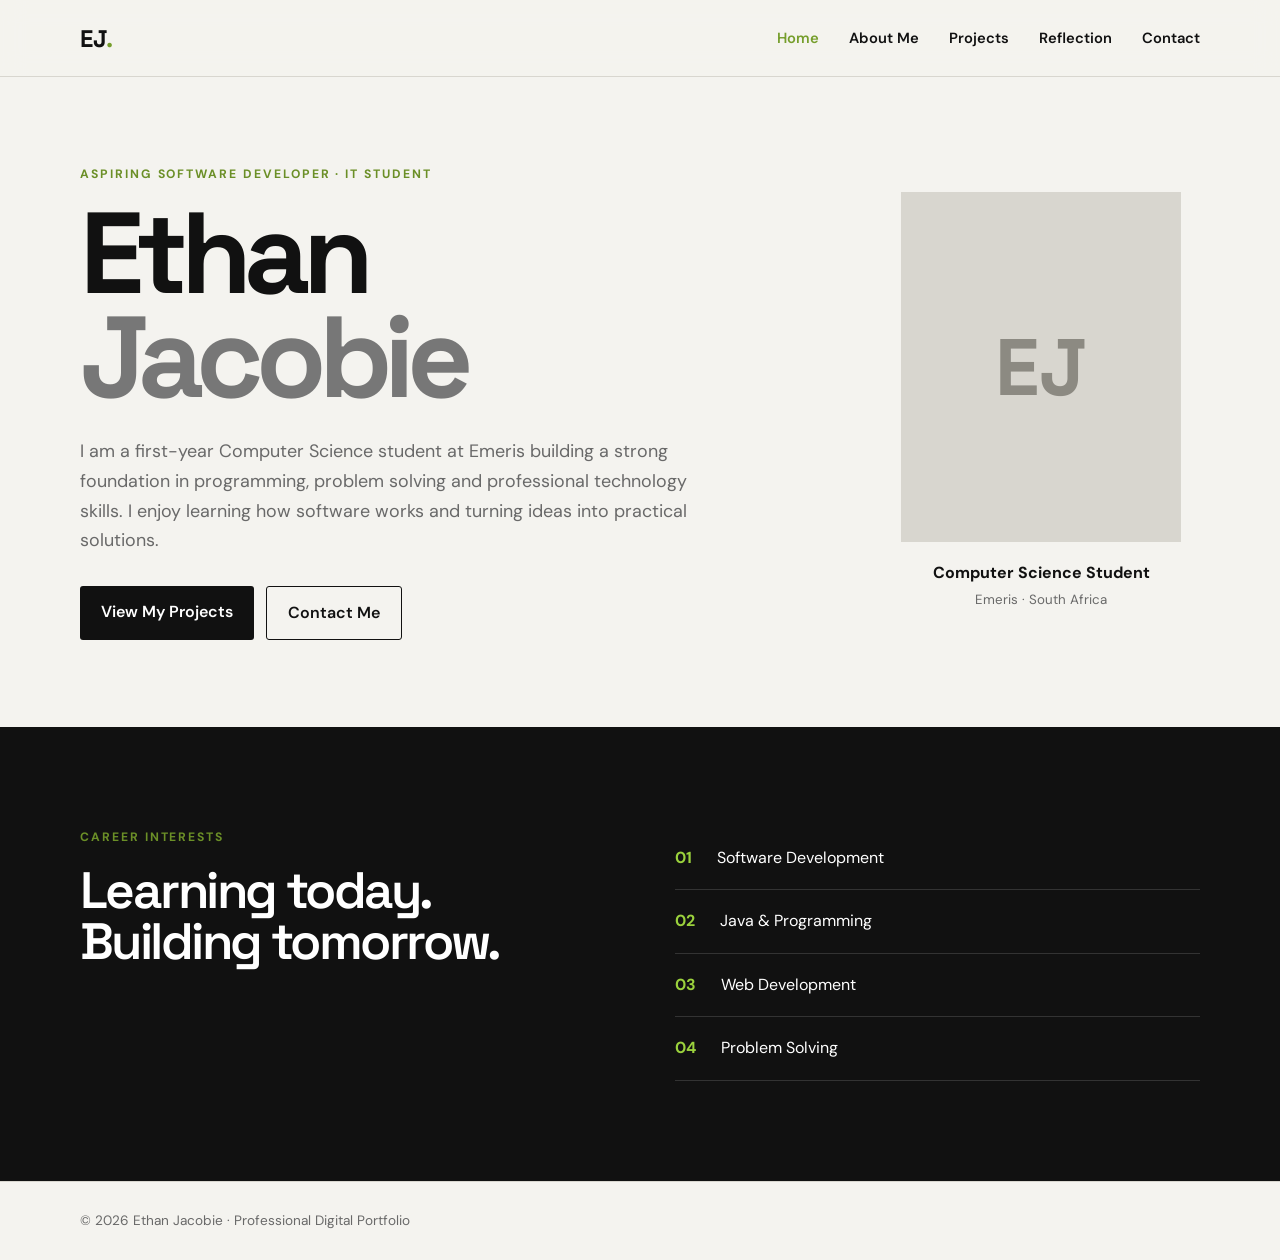
==== index.html @ 12fae155 "Add files via upload" ====
<!DOCTYPE html>
<html lang="en">
<head>
  <meta charset="UTF-8">
  <meta name="viewport" content="width=device-width, initial-scale=1.0">
  <meta name="description" content="Professional digital portfolio of Ethan Jacobie, an aspiring software developer and Computer Science student.">
  <title>Ethan Jacobie | IT Student Portfolio</title>
  <link rel="stylesheet" href="style.css">
</head>
<body>
<header class="site-header">
  <nav class="nav container">
    <a class="logo" href="index.html">EJ<span>.</span></a>
    <button class="menu-toggle" aria-label="Open navigation">☰</button>
    <div class="nav-links">
      <a class="active" href="index.html">Home</a>
      <a href="about.html">About Me</a>
      <a href="projects.html">Projects</a>
      <a href="reflection.html">Reflection</a>
      <a href="contact.html">Contact</a>
    </div>
  </nav>
</header>

<main>
<section class="hero container">
  <div class="hero-text">
    <p class="eyebrow">ASPIRING SOFTWARE DEVELOPER · IT STUDENT</p>
    <h1>Ethan<br><span>Jacobie</span></h1>
    <p class="intro">I am a first-year Computer Science student at Emeris building a strong foundation in programming, problem solving and professional technology skills. I enjoy learning how software works and turning ideas into practical solutions.</p>
    <div class="buttons">
      <a class="button" href="projects.html">View My Projects</a>
      <a class="button secondary" href="contact.html">Contact Me</a>
    </div>
  </div>
  <div class="profile-card">
    <div class="profile-placeholder" aria-label="Profile image placeholder">EJ</div>
    <p>Computer Science Student</p>
    <small>Emeris · South Africa</small>
  </div>
</section>

<section class="section dark-section">
  <div class="container two-column">
    <div>
      <p class="eyebrow">CAREER INTERESTS</p>
      <h2>Learning today.<br>Building tomorrow.</h2>
    </div>
    <div class="interest-list">
      <div><strong>01</strong><span>Software Development</span></div>
      <div><strong>02</strong><span>Java & Programming</span></div>
      <div><strong>03</strong><span>Web Development</span></div>
      <div><strong>04</strong><span>Problem Solving</span></div>
    </div>
  </div>
</section>
</main>

<footer><div class="container">© 2026 Ethan Jacobie · Professional Digital Portfolio</div></footer>
<script src="script.js"></script>
</body>
</html>
---- style.css ----
@import url('https://fonts.googleapis.com/css2?family=DM+Sans:wght@400;500;600;700&family=Space+Grotesk:wght@400;500;600;700&display=swap');
:root{--bg:#f4f3ef;--text:#111;--muted:#696969;--line:#d8d6cf;--dark:#111;--accent:#b7ff4a}
*{box-sizing:border-box;margin:0;padding:0}html{scroll-behavior:smooth}body{font-family:'DM Sans',sans-serif;background:var(--bg);color:var(--text);line-height:1.65}.container{width:min(1120px,90%);margin:auto}.site-header{border-bottom:1px solid var(--line);background:rgba(244,243,239,.94);position:sticky;top:0;z-index:10;backdrop-filter:blur(12px)}.nav{height:76px;display:flex;align-items:center;justify-content:space-between}.logo{font:700 1.5rem 'Space Grotesk';color:var(--text);text-decoration:none}.logo span{color:#769e2c}.nav-links{display:flex;gap:30px}.nav-links a{color:var(--text);text-decoration:none;font-size:.92rem;font-weight:600}.nav-links a:hover,.nav-links .active{color:#769e2c}.menu-toggle{display:none;background:none;border:0;font-size:1.5rem}.hero{min-height:650px;display:grid;grid-template-columns:1.4fr .6fr;align-items:center;gap:60px}.eyebrow{font-size:.76rem;letter-spacing:.16em;font-weight:700;color:#6b8f27;margin-bottom:18px}.hero h1,.page-heading h1{font:700 clamp(4rem,9vw,7.8rem)/.9 'Space Grotesk';letter-spacing:-.07em;margin-bottom:28px}.hero h1 span,.page-heading h1 span{color:#777}.intro{max-width:650px;font-size:1.12rem;color:var(--muted);margin-bottom:30px}.buttons{display:flex;gap:12px}.button{display:inline-block;padding:13px 21px;background:var(--text);color:white;text-decoration:none;border-radius:3px;font-weight:600}.button.secondary{background:transparent;color:var(--text);border:1px solid var(--text)}.profile-card{text-align:center}.profile-placeholder{width:280px;height:350px;margin:auto;background:#d8d6cf;display:grid;place-items:center;font:700 5rem 'Space Grotesk';color:#8c8a82}.profile-card p{margin-top:18px;font-weight:700}.profile-card small{color:var(--muted)}.dark-section{background:var(--dark);color:white;padding:100px 0}.two-column{display:grid;grid-template-columns:1fr 1fr;gap:70px}.dark-section h2{font:600 3.2rem/1 'Space Grotesk';letter-spacing:-.05em}.interest-list div{display:flex;gap:25px;padding:18px 0;border-bottom:1px solid #333}.interest-list strong{color:#9bd23d}.page{min-height:calc(100vh - 140px);padding-bottom:90px}.page-heading{padding:90px 0 55px;border-bottom:1px solid var(--line)}.page-heading p:last-child{max-width:600px;color:var(--muted)}.content-grid,.projects-grid,.contact-grid{display:grid;grid-template-columns:repeat(2,1fr);gap:22px;padding-top:45px}.card,.project-card{background:white;border:1px solid var(--line);padding:34px}.card.large{grid-row:span 2}.card h2,.project-card h2{font:600 1.7rem 'Space Grotesk';margin-bottom:16px}.card p,.project-card p{color:var(--muted);margin-bottom:16px}.skills{list-style:none;display:grid;gap:8px}.skills li:before{content:'✓';color:#769e2c;font-weight:bold;margin-right:10px}.project-card{min-height:390px;position:relative}.project-number{font:600 3rem 'Space Grotesk';color:#d4d2ca;margin-bottom:25px}.tags{display:flex;gap:8px;flex-wrap:wrap;margin:22px 0}.tags span{border:1px solid var(--line);padding:5px 10px;font-size:.78rem;border-radius:20px}.text-link,.contact-link{color:#5d7d21;font-weight:700;text-decoration:none}.note{margin-top:25px;background:#eceae2;border-left:4px solid #9bcf3f;padding:18px;color:#555}.reflection{max-width:900px;margin-top:45px}.reflection p{font-size:1.04rem;margin-bottom:20px}.contact-grid{grid-template-columns:repeat(3,1fr)}.contact-link{display:inline-block;margin-top:10px;word-break:break-word}footer{border-top:1px solid var(--line);padding:28px 0;color:var(--muted);font-size:.85rem}
@media(max-width:760px){.nav{height:66px}.menu-toggle{display:block}.nav-links{display:none;position:absolute;top:66px;left:0;right:0;background:var(--bg);padding:20px 5%;border-bottom:1px solid var(--line);flex-direction:column;gap:15px}.nav-links.open{display:flex}.hero{grid-template-columns:1fr;min-height:auto;padding:75px 0}.hero h1{font-size:4.5rem}.profile-placeholder{width:210px;height:250px}.two-column,.content-grid,.projects-grid,.contact-grid{grid-template-columns:1fr}.card.large{grid-row:auto}.page-heading{padding:60px 0 40px}.page-heading h1{font-size:4.3rem}.dark-section{padding:70px 0}.dark-section h2{font-size:2.4rem}.buttons{flex-wrap:wrap}}
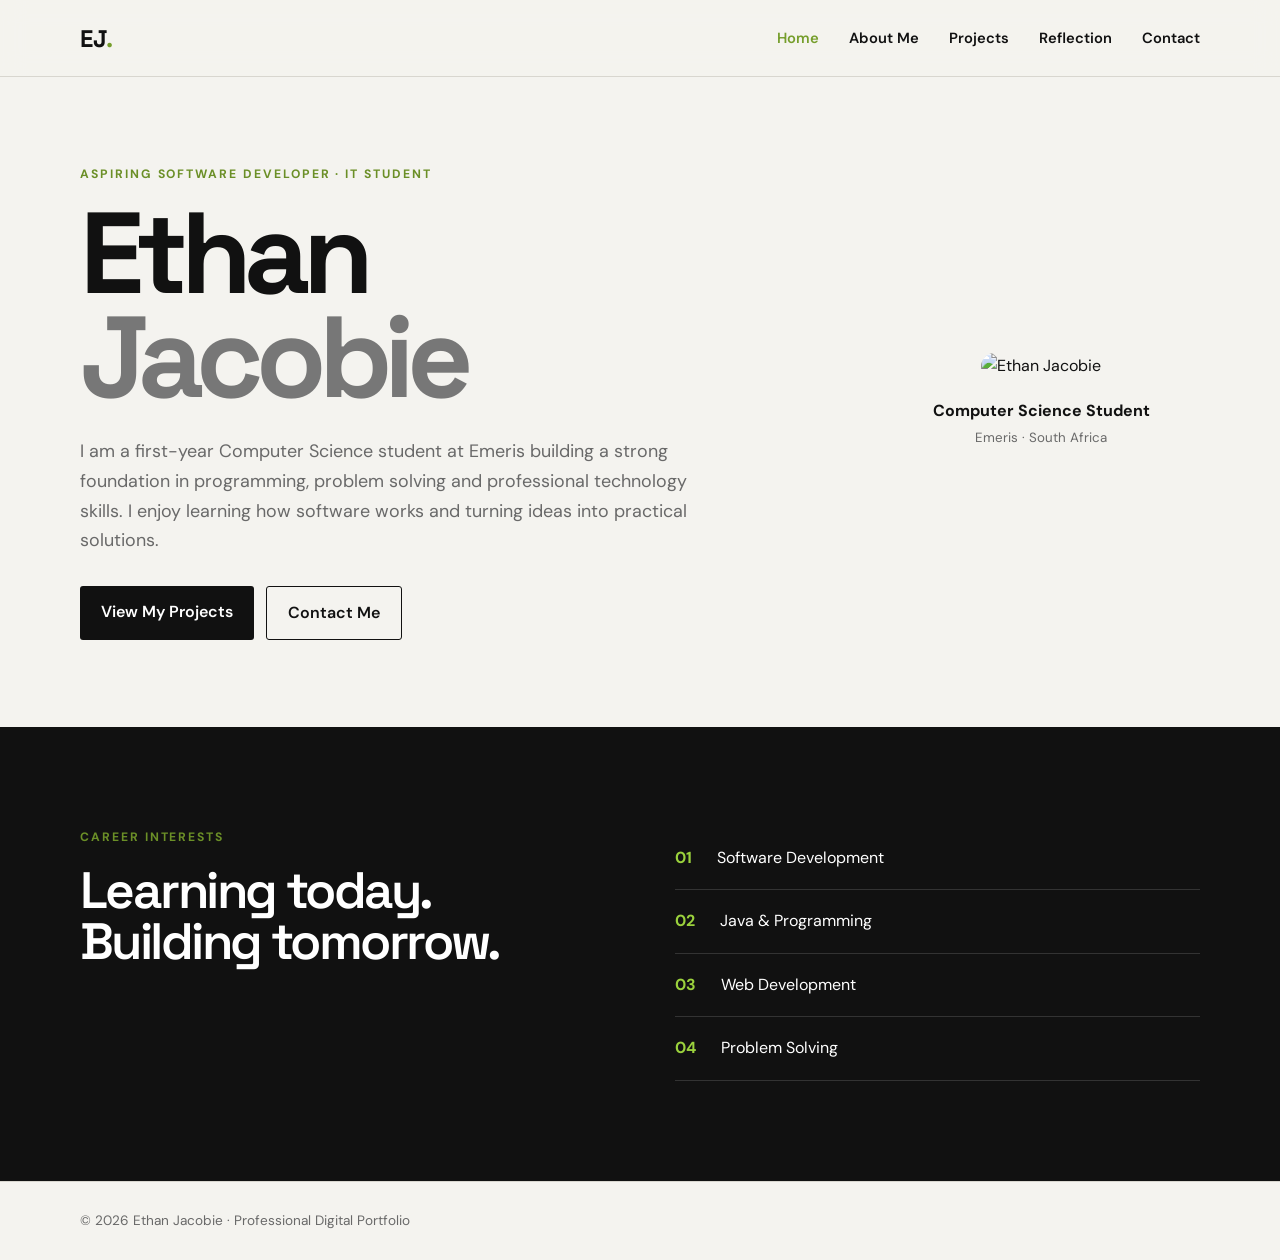
==== commit 8ebbb613: "Update index.html,img" ====
--- a/index.html
+++ b/index.html
@@ -34,7 +34,7 @@
     </div>
   </div>
   <div class="profile-card">
-    <div class="profile-placeholder" aria-label="Profile image placeholder">EJ</div>
+    <img src="images/profile.jpg" alt="Ethan Jacobie" width="300" height="375" style="width:100%;max-width:300px;height:auto;border-radius:1rem;">
     <p>Computer Science Student</p>
     <small>Emeris · South Africa</small>
   </div>
@@ -59,4 +59,4 @@
 <footer><div class="container">© 2026 Ethan Jacobie · Professional Digital Portfolio</div></footer>
 <script src="script.js"></script>
 </body>
-</html>+</html>
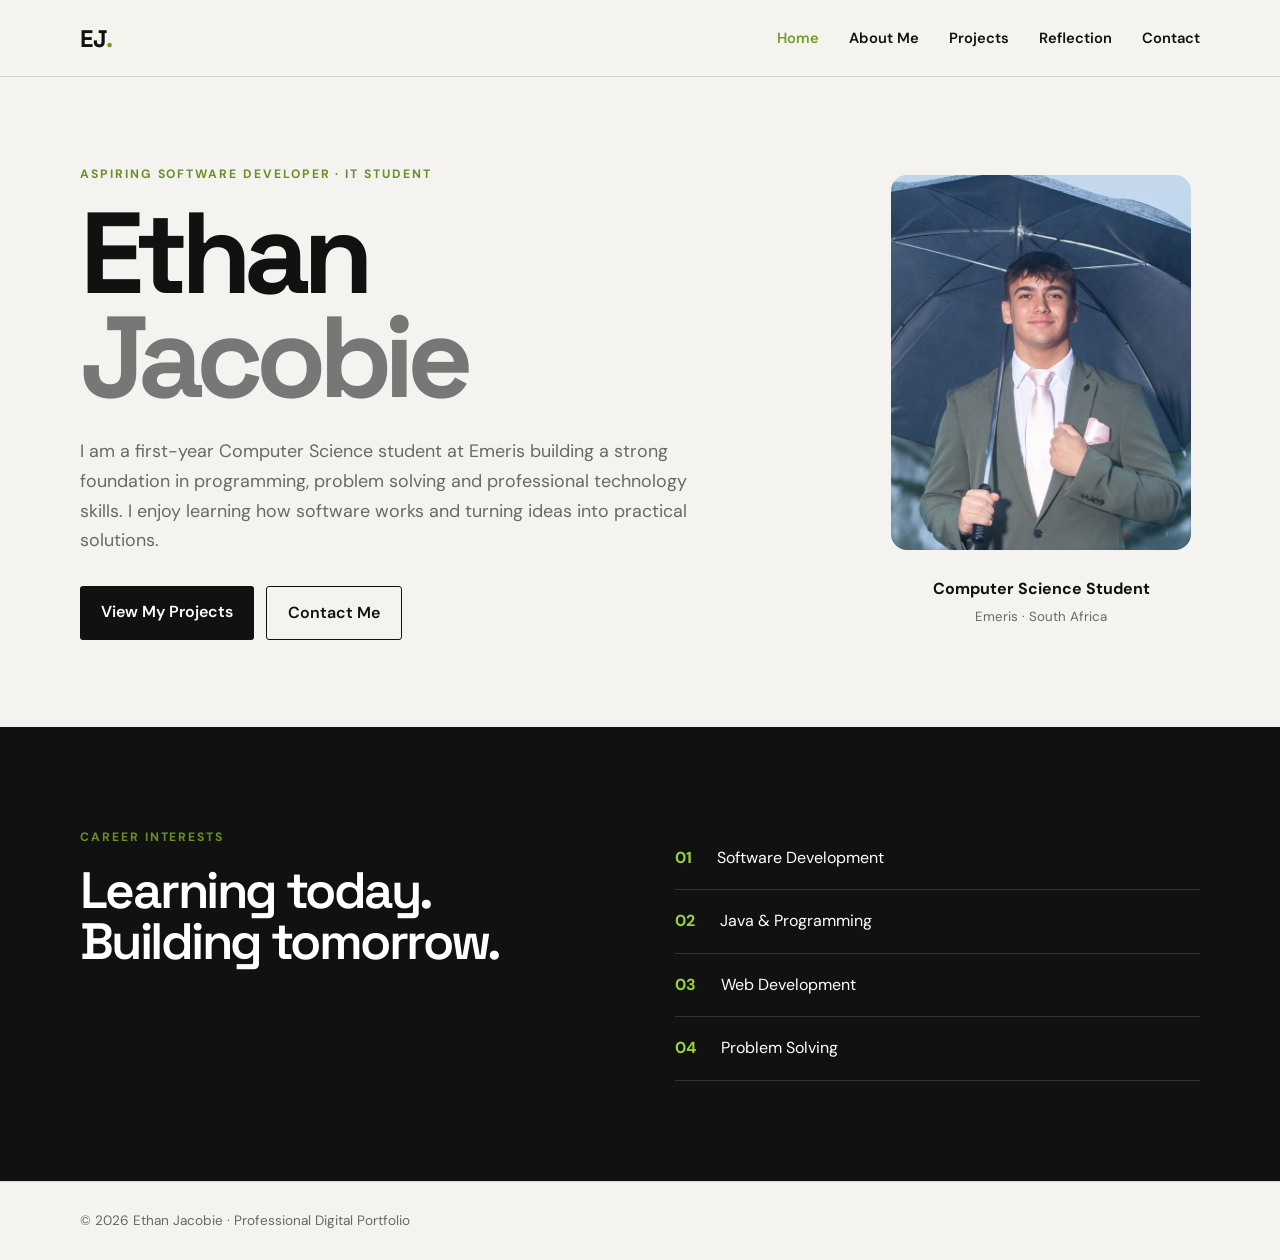
==== commit 7d900ef4: "Update index.html,2" ====
--- a/index.html
+++ b/index.html
@@ -34,7 +34,7 @@
     </div>
   </div>
   <div class="profile-card">
-    <img src="images/profile.jpg" alt="Ethan Jacobie" width="300" height="375" style="width:100%;max-width:300px;height:auto;border-radius:1rem;">
+    <img src="profile.jpg" alt="Ethan Jacobie" width="300" height="375" style="width:100%;max-width:300px;height:auto;border-radius:1rem;">
     <p>Computer Science Student</p>
     <small>Emeris · South Africa</small>
   </div>
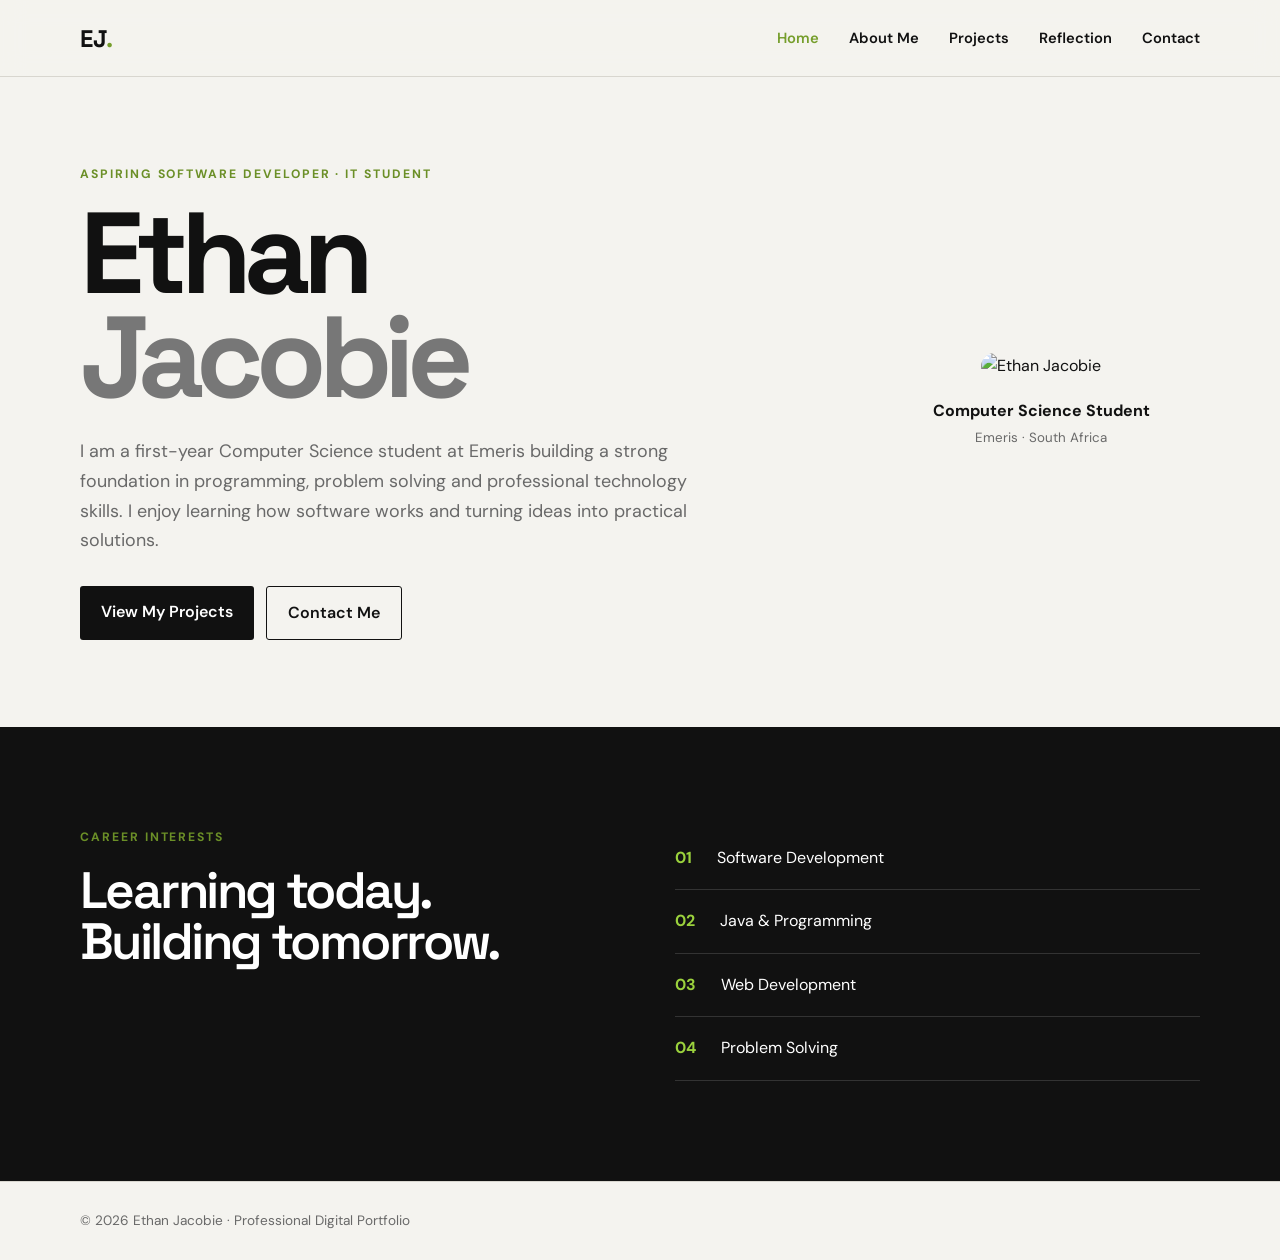
==== commit 70e82ffd: "Update index.html" ====
--- a/index.html
+++ b/index.html
@@ -34,7 +34,7 @@
     </div>
   </div>
   <div class="profile-card">
-    <img src="profile.jpg" alt="Ethan Jacobie" width="300" height="375" style="width:100%;max-width:300px;height:auto;border-radius:1rem;">
+    <img src="images/profile.jpg" alt="Ethan Jacobie" width="300" height="375" style="width:100%;max-width:300px;height:auto;border-radius:1rem;">
     <p>Computer Science Student</p>
     <small>Emeris · South Africa</small>
   </div>
